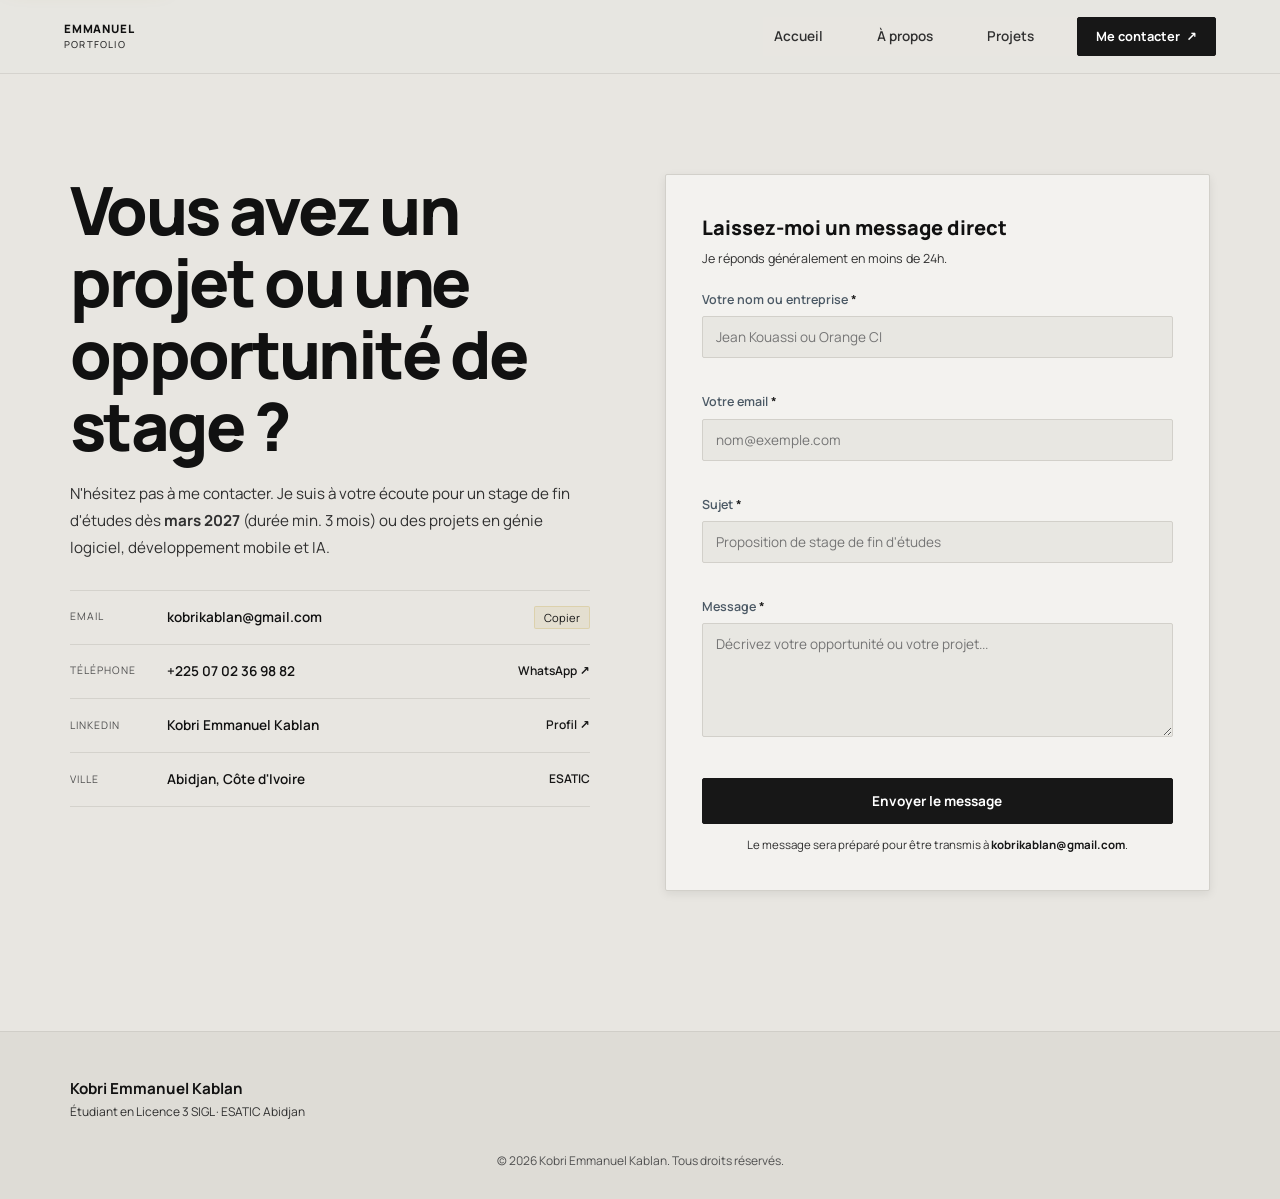
==== contact.html @ 57a9f454 "Initialisation du portfolio" ====
<!doctype html>
<html lang="fr">
<head>
	<meta charset="utf-8">
	<meta name="viewport" content="width=device-width, initial-scale=1">
	<meta name="theme-color" content="#e8e6e1">
	<meta name="description" content="Contactez Kobri Emmanuel Kablan, étudiant à l'ESATIC pour un stage dès mars 2027 ou un projet logiciel et IA.">
	<title>Contact | Kobri Emmanuel Kablan | Portfolio</title>
	<link rel="preconnect" href="https://fonts.googleapis.com">
	<link rel="preconnect" href="https://fonts.gstatic.com" crossorigin>
	<link href="https://fonts.googleapis.com/css2?family=Manrope:wght@400;500;600;700;800&display=swap" rel="stylesheet">
	<link rel="stylesheet" href="style.css">
	<script src="script.js" defer></script>
</head>
<body>
	<div class="reading-progress" id="reading-progress" aria-hidden="true"></div>
	<a class="skip-link" href="#contenu">Aller au contenu</a>

	<header class="site-header" id="site-header">
		<a class="wordmark" href="index.html#accueil" aria-label="Kobri Emmanuel Kablan, retour à l'accueil">
			<span class="wordmark-name">EMMANUEL<br><span>PORTFOLIO</span></span>
		</a>

		<button class="menu-toggle" type="button" aria-expanded="false" aria-controls="site-nav" aria-label="Ouvrir le menu de navigation">
			<span></span><span></span><span></span>
		</button>

		<nav class="site-nav" id="site-nav" aria-label="Navigation principale">
			<a class="nav-link" href="index.html#accueil">Accueil</a>
			<a class="nav-link" href="a-propos.html#apropos">À propos</a>
			<a class="nav-link" href="projets.html#projets">Projets</a>
			<a class="nav-contact active" href="contact.html" aria-current="page">Me contacter <span aria-hidden="true">↗</span></a>
		</nav>
	</header>

	<main id="contenu">
		<section class="content-section contact-section" id="contact" aria-labelledby="contact-title">
			<div class="section-wrap contact-layout">
				<div class="contact-copy">
					<h1 id="contact-title">
						Vous avez un projet ou une <span>opportunité de stage ?</span>
					</h1>
					<p class="contact-intro">
						N'hésitez pas à me contacter. Je suis à votre écoute pour un stage de fin d'études dès <strong>mars 2027</strong> (durée min. 3 mois) ou des projets en génie logiciel, développement mobile et IA.
					</p>

					<div class="contact-details">
						<div class="contact-row">
							<span class="contact-label">EMAIL</span>
							<a class="contact-value" href="mailto:kobrikablan@gmail.com?subject=Contact%20depuis%20le%20portfolio">
								kobrikablan@gmail.com
							</a>
							<button class="btn-copy" type="button" data-copy="kobrikablan@gmail.com" title="Copier l'adresse email">
								Copier
							</button>
						</div>

						<div class="contact-row">
							<span class="contact-label">TÉLÉPHONE</span>
							<a class="contact-value" href="tel:+2250702369882">
								+225 07 02 36 98 82
							</a>
							<a class="contact-sublink" href="https://wa.me/2250702369882" target="_blank" rel="noopener noreferrer">
								WhatsApp ↗
							</a>
						</div>

						<div class="contact-row">
							<span class="contact-label">LINKEDIN</span>
							<a class="contact-value" href="https://www.linkedin.com/in/emmanuelkablan" target="_blank" rel="noopener noreferrer">
								Kobri Emmanuel Kablan
							</a>
							<span class="contact-sublink">Profil ↗</span>
						</div>

						<div class="contact-row">
							<span class="contact-label">VILLE</span>
							<span class="contact-value">Abidjan, Côte d'Ivoire</span>
							<span class="contact-sublink">ESATIC</span>
						</div>
					</div>
				</div>

				<form class="contact-form" id="contact-form" action="backend/contact.php" method="post" novalidate>
					<p class="form-heading">Laissez-moi un message direct</p>
					<p class="form-subheading">Je réponds généralement en moins de 24h.</p>

					<div class="form-group">
						<label for="name">Votre nom ou entreprise <span class="required">*</span></label>
						<input id="name" name="name" type="text" placeholder="Jean Kouassi ou Orange CI" autocomplete="name" required>
						<span class="input-error" id="name-error" aria-live="polite"></span>
					</div>

					<div class="form-group">
						<label for="email">Votre email <span class="required">*</span></label>
						<input id="email" name="email" type="email" placeholder="nom@exemple.com" autocomplete="email" required>
						<span class="input-error" id="email-error" aria-live="polite"></span>
					</div>

					<div class="form-group">
						<label for="subject">Sujet <span class="required">*</span></label>
						<input id="subject" name="subject" type="text" placeholder="Proposition de stage de fin d'études" required>
						<span class="input-error" id="subject-error" aria-live="polite"></span>
					</div>

					<div class="form-group">
						<label for="message">Message <span class="required">*</span></label>
						<textarea id="message" name="message" rows="5" placeholder="Décrivez votre opportunité ou votre projet..." required></textarea>
						<span class="input-error" id="message-error" aria-live="polite"></span>
					</div>

					<button class="button button-primary form-submit" type="submit" id="btn-submit">
						<span>Envoyer le message</span>
					</button>

					<p class="form-note" id="form-note" aria-live="polite">
						Le message sera préparé pour être transmis à <strong>kobrikablan@gmail.com</strong>.
					</p>
				</form>
			</div>
		</section>
	</main>

	<div class="toast" id="toast" role="status" aria-live="polite"></div>

	<footer class="site-footer">
		<div class="footer-content section-wrap">
			<div class="footer-brand">
				<div><strong>Kobri Emmanuel Kablan</strong><p>Étudiant en Licence 3 SIGL · ESATIC Abidjan</p></div>
			</div>
			<div class="footer-copy">
				<span>© <span id="year">2026</span> Kobri Emmanuel Kablan. Tous droits réservés.</span>
			</div>
		</div>
	</footer>
</body>
</html>
---- style.css ----
/* --------------------------------------------------------------------------
   1. VARIABLES & DESIGN TOKENS
   -------------------------------------------------------------------------- */
:root {
	color-scheme: light;

	/* Couleurs de fond */
	--bg: #e8e6e1;
	--bg-subtle: #f0efec;
	--surface: #ffffff;
	--surface-raised: #f7f6f3;
	--surface-card: rgba(255, 255, 255, 0.94);
	--surface-glass: rgba(255, 255, 255, 0.92);

	/* Typographie & Couleurs de texte */
	--text: #111111;
	--text-secondary: #303030;
	--text-muted: #505050;

	/* Accents de couleur */
	--accent: #171717;
	--accent-hover: #444444;
	--accent-glow: rgba(0, 0, 0, 0.1);
	--accent-dark: #303030;

	--blue: #557895;
	--blue-light: #e2ebf1;
	--success: var(--blue);
	--success-bg: rgba(85, 120, 149, 0.1);
	--success-border: rgba(85, 120, 149, 0.3);

	--warning: #b18b39;
	--warning-bg: rgba(177, 139, 57, 0.1);
	--warning-border: rgba(177, 139, 57, 0.35);

	/* Lignes et bordures */
	--line: #d4d2cc;
	--line-light: rgba(20, 20, 20, 0.14);
	--line-glow: rgba(20, 20, 20, 0.12);

	/* Polices de caractères */
	--font-sans: "Manrope", system-ui, -apple-system, BlinkMacSystemFont, "Segoe UI", Roboto, sans-serif;
	--font-mono: var(--font-sans);

	/* Rayons de courbure */
	--radius-sm: 2px;
	--radius-md: 3px;
	--radius-lg: 3px;
	--radius-full: 9999px;

	/* Ombres et profondeur */
	--shadow-sm: 0 3px 10px rgba(0, 0, 0, 0.08);
	--shadow-md: 0 8px 18px rgba(0, 0, 0, 0.12);
	--shadow-lg: 0 12px 25px rgba(0, 0, 0, 0.16);
	--shadow-glow: 0 0 25px var(--accent-glow);

	/* Transitions */
	--transition-fast: 160ms cubic-bezier(0.16, 1, 0.3, 1);
	--transition: 240ms cubic-bezier(0.16, 1, 0.3, 1);
}

/* --------------------------------------------------------------------------
   2. RESET & BASE NATURELLE
   -------------------------------------------------------------------------- */
*, *::before, *::after {
	box-sizing: border-box;
	margin: 0;
	padding: 0;
}

html {
	scroll-behavior: smooth;
	scroll-padding-top: 86px;
	font-size: 16px;
}

body {
	background-color: var(--bg);
	color: var(--text);
	font-family: var(--font-sans);
	font-size: 0.95rem;
	line-height: 1.7;
	-webkit-font-smoothing: antialiased;
	-moz-osx-font-smoothing: grayscale;
	text-rendering: optimizeLegibility;
	overflow-x: hidden;
	position: relative;
}

/* Subtile grille lumineuse en arrière-plan */
body::before {
	content: "";
	position: fixed;
	inset: 0;
	background-image:
		radial-gradient(circle at 15% 15%, rgba(85, 120, 149, 0.045) 0%, transparent 40%),
		radial-gradient(circle at 85% 65%, rgba(177, 139, 57, 0.035) 0%, transparent 40%);
	pointer-events: none;
	z-index: -1;
}

img, svg, picture {
	display: block;
	max-width: 100%;
	height: auto;
}

a {
	color: inherit;
	text-decoration: none;
	transition: color var(--transition-fast), border-color var(--transition-fast), background-color var(--transition-fast);
}

button, input, textarea {
	font-family: inherit;
	color: inherit;
	font-size: inherit;
}

::selection {
	 color: #111111;
	background: var(--accent);
}

/* --------------------------------------------------------------------------
   3. STRUCTURE & UTILITAIRES
   -------------------------------------------------------------------------- */
.section-wrap {
	width: min(1140px, 90%);
	margin-inline: auto;
}

.skip-link {
	position: fixed;
	z-index: 200;
	top: 14px;
	left: 14px;
	padding: 10px 18px;
	background: var(--accent);
	color: #111111;
	font-weight: 700;
	font-size: 0.85rem;
	border-radius: var(--radius-sm);
	box-shadow: 0 4px 20px rgba(199, 167, 66, 0.5);
	transform: translateY(-180%);
	transition: transform var(--transition);
}

.skip-link:focus {
	transform: translateY(0);
}

/* Barre de progression de lecture */
.reading-progress {
	position: fixed;
	top: 0;
	left: 0;
	height: 3px;
	width: 0%;
	background: linear-gradient(90deg, var(--accent) 0%, #c7a742 100%);
	box-shadow: 0 0 10px rgba(199, 167, 66, 0.6);
	z-index: 100;
	transition: width 80ms ease-out;
}

/* --------------------------------------------------------------------------
   4. EN-TÊTE & NAVIGATION STICKY (GLASSMORPHISM)
   -------------------------------------------------------------------------- */
.site-header {
	position: sticky;
	z-index: 50;
	top: 0;
	min-height: 74px;
	padding-inline: 5%;
	display: flex;
	align-items: center;
	justify-content: space-between;
	background: rgba(231, 237, 242, 0.82);
	backdrop-filter: blur(18px);
	-webkit-backdrop-filter: blur(18px);
	border-bottom: 1px solid rgba(32, 48, 61, 0.06);
	transition: background-color var(--transition), border-color var(--transition);
}

.wordmark {
	display: inline-flex;
	align-items: center;
	gap: 12px;
}

.wordmark-name {
	font-size: 0.72rem;
	line-height: 1.35;
	font-weight: 800;
	letter-spacing: 0.8px;
	color: var(--text);
}

.wordmark-name span {
	color: var(--text-secondary);
	font-family: var(--font-mono);
	font-size: 0.6rem;
	font-weight: 500;
	letter-spacing: 1.2px;
}

.site-nav {
	display: flex;
	align-items: center;
	gap: clamp(14px, 2.5vw, 32px);
}

.site-nav .nav-link {
	color: var(--text-secondary);
	font-size: 0.85rem;
	font-weight: 600;
	position: relative;
	padding: 7px 10px;
	border: 1px solid transparent;
	border-radius: 2px;
	transition: color var(--transition-fast), background-color var(--transition-fast), border-color var(--transition-fast);
}

.site-nav .nav-link:hover,
.site-nav .nav-link:focus-visible {
	color: var(--text);
}

.site-nav .nav-link.active {
	color: #171717;
	background: #f3f2ef;
	border-color: #d2d0ca;
}

.site-nav .nav-contact {
	padding: 8px 18px;
	border: 1px solid #d2d0ca;
	border-radius: var(--radius-sm);
	color: var(--text);
	font-size: 0.8rem;
	font-weight: 700;
	display: inline-flex;
	align-items: center;
	gap: 6px;
	background: #f3f2ef;
	transition: all var(--transition-fast);
}

.site-nav .nav-contact:hover {
	background: #e8e7e2;
	border-color: #aaa8a2;
	transform: translateY(-1px);
}

.site-nav .nav-contact.active {
	background: #171717;
	color: #fff;
	border-color: #171717;
	box-shadow: none;
}

/* Bouton Menu Burger Mobile */
.menu-toggle {
	display: none;
	width: 42px;
	height: 42px;
	background: rgba(240, 243, 246, 0.6);
	border: 1px solid var(--line);
	border-radius: var(--radius-sm);
	padding: 10px 8px;
	cursor: pointer;
	flex-direction: column;
	justify-content: space-between;
	align-items: center;
	transition: border-color var(--transition-fast);
}

.menu-toggle:hover {
	border-color: var(--accent);
}

.menu-toggle span {
	display: block;
	width: 100%;
	height: 2px;
	background: var(--text);
	border-radius: 2px;
	transition: transform 220ms ease, opacity 220ms ease;
}

.menu-toggle[aria-expanded="true"] span:nth-child(1) {
	transform: translateY(7px) rotate(45deg);
}

.menu-toggle[aria-expanded="true"] span:nth-child(2) {
	opacity: 0;
}

.menu-toggle[aria-expanded="true"] span:nth-child(3) {
	transform: translateY(-7px) rotate(-45deg);
}

/* --------------------------------------------------------------------------
   5. TYPOGRAPHIE & TITRES
   -------------------------------------------------------------------------- */
.eyebrow {
	display: inline-flex;
	align-items: center;
	gap: 10px;
	margin-bottom: 14px;
	color: var(--accent);
	font-family: var(--font-mono);
	font-size: 0.72rem;
	font-weight: 600;
	letter-spacing: 1.6px;
	text-transform: uppercase;
}

.eyebrow-year {
	color: var(--text-secondary);
}

h1, h2, h3, h4 {
	color: var(--text);
	font-weight: 800;
	letter-spacing: -0.025em;
	line-height: 1.2;
}

h1 {
	font-size: clamp(2.4rem, 5.2vw, 4.2rem);
	line-height: 1.08;
	margin-bottom: 18px;
}

h2 {
	font-size: clamp(1.8rem, 3.5vw, 2.6rem);
	margin-bottom: 8px;
}

h1 .accent-text,
h1 span:not(.wave),
h2 span,
h3 span {
	color: var(--accent);
}

.wave {
	display: inline-block;
	animation: waveMotion 2.4s infinite ease-in-out;
	transform-origin: 70% 70%;
}

@keyframes waveMotion {
	0%, 100% { transform: rotate(0deg); }
	20%, 60% { transform: rotate(14deg); }
	40%, 80% { transform: rotate(-8deg); }
}

/* --------------------------------------------------------------------------
   6. BOUTONS & ACTIONS
   -------------------------------------------------------------------------- */
.button {
	min-height: 46px;
	padding: 0 22px;
	display: inline-flex;
	align-items: center;
	justify-content: center;
	gap: 10px;
	border-radius: var(--radius-sm);
	font-size: 0.85rem;
	font-weight: 700;
	cursor: pointer;
	text-decoration: none;
	border: 1px solid transparent;
	transition: transform var(--transition-fast), background-color var(--transition-fast), border-color var(--transition-fast), box-shadow var(--transition-fast);
}

.button:hover {
	transform: translateY(-2px);
}

.button-sm {
	min-height: 38px;
	padding: 0 16px;
	font-size: 0.78rem;
	gap: 6px;
}

.button-primary {
	background: var(--accent);
	color: #111111;
	border-color: var(--accent);
	box-shadow: 0 4px 18px var(--accent-glow);
}

.button-primary:hover {
	background: var(--accent-hover);
	border-color: var(--accent-hover);
	box-shadow: 0 6px 24px rgba(199, 167, 66, 0.4);
}

.button-secondary {
	background: rgba(240, 243, 246, 0.55);
	color: var(--text);
	border: 1px solid var(--line);
	backdrop-filter: blur(8px);
}

.button-secondary:hover {
	border-color: var(--accent);
	background: rgba(199, 167, 66, 0.1);
	color: var(--accent);
}

.button-ghost {
	background: transparent;
	color: var(--text-secondary);
	border: 1px dashed var(--line);
}

.button-ghost:hover {
	color: var(--accent);
	border-color: var(--accent);
	background: rgba(199, 167, 66, 0.05);
}

.text-link {
	display: inline-flex;
	align-items: center;
	gap: 8px;
	color: var(--accent);
	font-size: 0.85rem;
	font-weight: 700;
	transition: gap var(--transition-fast), color var(--transition-fast);
}

.text-link:hover {
	color: var(--accent-hover);
	gap: 12px;
}

/* --------------------------------------------------------------------------
   7. SECTION ACCUEIL / HERO (INDEX.HTML)
   -------------------------------------------------------------------------- */
.hero {
	position: relative;
	min-height: calc(100vh - 74px);
	padding-block: clamp(50px, 8vw, 90px);
	display: grid;
	grid-template-columns: minmax(0, 1.22fr) minmax(310px, 0.82fr);
	align-items: center;
	gap: clamp(35px, 5vw, 65px);
}

.hero-copy {
	position: relative;
	z-index: 2;
}

.hero-role {
	font-size: clamp(1.15rem, 2vw, 1.45rem);
	font-weight: 700;
	color: #202020;
	margin-bottom: 14px;
	line-height: 1.4;
}

.hero-intro {
	color: var(--text-secondary);
	font-size: clamp(0.95rem, 1.2vw, 1.05rem);
	line-height: 1.8;
	margin-bottom: 22px;
	max-width: 580px;
}

.hero-intro strong {
	color: var(--text);
}

/* Encadré Recherche de Stage */
.stage-callout {
	margin-bottom: 28px;
	padding: 16px 20px;
	background: rgba(240, 243, 246, 0.65);
	border-left: 3px solid var(--accent);
	border-top: 1px solid rgba(32, 48, 61, 0.05);
	border-right: 1px solid rgba(32, 48, 61, 0.05);
	border-bottom: 1px solid rgba(32, 48, 61, 0.05);
	border-radius: 0 var(--radius-md) var(--radius-md) 0;
	display: flex;
	gap: 16px;
	align-items: flex-start;
	backdrop-filter: blur(10px);
	box-shadow: 0 10px 20px -10px rgba(32, 48, 61, 0.08);
}

.callout-icon {
	font-size: 1.5rem;
	line-height: 1;
}

.callout-text strong {
	display: block;
	color: var(--text);
	font-size: 0.82rem;
	letter-spacing: 0.3px;
	margin-bottom: 3px;
}

.callout-text p {
	color: var(--text-secondary);
	font-size: 0.85rem;
	line-height: 1.6;
	margin: 0;
}

.callout-text p strong {
	display: inline;
	color: var(--accent);
}

.hero-actions {
	display: flex;
	flex-wrap: wrap;
	gap: 12px;
	align-items: center;
}

/* Carte Visuelle Profil Tech */
.profile-panel {
	position: relative;
	background: linear-gradient(155deg, rgba(240, 243, 246, 0.85) 0%, rgba(247, 249, 251, 0.95) 100%);
	border: 1px solid rgba(199, 167, 66, 0.28);
	border-radius: var(--radius-lg);
	padding: 0;
	overflow: hidden;
	box-shadow: var(--shadow-lg);
	backdrop-filter: blur(16px);
}

.profile-panel:hover {
	border-color: rgba(199, 167, 66, 0.5);
	box-shadow: 0 25px 50px -12px rgba(32, 48, 61, 0.14), 0 0 20px var(--accent-glow);
}

.panel-topline {
	display: flex;
	justify-content: space-between;
	color: var(--text-muted);
	font-family: var(--font-mono);
	font-size: 0.68rem;
	letter-spacing: 1px;
	margin-bottom: 14px;
}

.panel-city {
	color: var(--accent);
}

.profile-media-box {
	background: #f2f5f7;
	border: 0;
	border-radius: inherit;
	overflow: hidden;
	margin-bottom: 0;
	box-shadow: none;
}

.profile-img {
	width: 100%;
	height: auto;
	object-fit: cover;
}

.panel-caption {
	display: flex;
	justify-content: space-between;
	align-items: flex-start;
	font-size: 0.8rem;
	color: #4b5965;
	line-height: 1.5;
	margin-bottom: 14px;
}

.caption-index {
	color: var(--accent);
	font-family: var(--font-mono);
	font-size: 0.72rem;
	font-weight: 600;
}

.panel-divider {
	height: 1px;
	background: var(--line-light);
	margin-bottom: 14px;
}

.panel-studies {
	display: grid;
	grid-template-columns: 1fr 1fr;
	row-gap: 4px;
	margin-bottom: 16px;
}

.panel-label {
	grid-column: 1 / -1;
	color: var(--text-muted);
	font-family: var(--font-mono);
	font-size: 0.62rem;
	letter-spacing: 1px;
}

.panel-studies strong {
	font-size: 1.05rem;
	color: var(--text);
}

.panel-studies > span:last-child {
	justify-self: end;
	text-align: right;
	color: var(--text-secondary);
	font-size: 0.72rem;
	line-height: 1.5;
}

.panel-bottom {
	padding-top: 12px;
	border-top: 1px solid var(--line-light);
	display: flex;
	justify-content: space-between;
	align-items: center;
	color: var(--text-muted);
	font-family: var(--font-mono);
	font-size: 0.65rem;
}

.focus-tags {
	color: var(--accent);
	font-weight: 600;
}

.focus-tags i {
	color: #72808c;
	font-style: normal;
	padding-inline: 3px;
}

/* Lueur d'ambiance en arrière-plan */
.ambient-glow {
	position: absolute;
	width: 480px;
	height: 480px;
	border-radius: 50%;
	filter: blur(120px);
	pointer-events: none;
	opacity: 0.12;
	z-index: 1;
}

.ambient-glow-1 {
	top: 5%;
	left: -160px;
	background: radial-gradient(circle, var(--accent) 0%, transparent 70%);
}

/* --------------------------------------------------------------------------
   8. SECTION À PROPOS (A-PROPOS.HTML)
   -------------------------------------------------------------------------- */
.content-section {
	padding-block: clamp(65px, 8vw, 100px);
	position: relative;
}

.section-heading {
	margin-bottom: 42px;
}

.section-heading-row {
	display: flex;
	align-items: flex-end;
	justify-content: space-between;
	gap: 24px;
}

.section-aside {
	color: var(--text-secondary);
	font-size: 0.88rem;
	line-height: 1.7;
	text-align: right;
}

.about-layout {
	display: grid;
	grid-template-columns: 1.15fr 0.95fr;
	gap: clamp(28px, 4.5vw, 55px);
	align-items: start;
	margin-bottom: 40px;
}

.about-lead {
	font-size: clamp(1.2rem, 1.8vw, 1.45rem);
	line-height: 1.6;
	color: var(--text);
	margin-bottom: 18px;
}

.about-lead strong {
	color: var(--accent);
}

.about-text {
	color: var(--text-secondary);
	font-size: 0.93rem;
	line-height: 1.85;
	margin-bottom: 16px;
}

.about-text strong {
	color: #202020;
}

.about-links {
	margin-top: 24px;
	display: flex;
	flex-direction: column;
	gap: 10px;
}

.about-cards-col {
	display: flex;
	flex-direction: column;
	gap: 14px;
}

.atout-card {
	padding: 18px 20px;
	background: var(--surface);
	border: 1px solid var(--line);
	border-radius: var(--radius-md);
	display: flex;
	gap: 15px;
	align-items: flex-start;
	box-shadow: var(--shadow-sm);
}

.atout-card:hover {
	border-color: rgba(199, 167, 66, 0.4);
	box-shadow: 0 8px 20px -6px rgba(32, 48, 61, 0.1);
}

.atout-icon {
	font-family: var(--font-mono);
	font-size: 0.62rem;
	font-weight: 700;
	white-space: nowrap;
	line-height: 1;
	padding: 10px;
	background: rgba(231, 237, 242, 0.7);
	border-radius: var(--radius-sm);
	border: 1px solid var(--line);
}

.atout-card h3 {
	font-size: 0.95rem;
	margin-bottom: 5px;
}

.atout-card p {
	color: var(--text-secondary);
	font-size: 0.82rem;
	line-height: 1.65;
}

/* Grille de statistiques */
.stats-grid {
	display: grid;
	grid-template-columns: repeat(4, 1fr);
	gap: 14px;
	padding-top: 26px;
	border-top: 1px solid var(--line-light);
}

.stat-card {
	padding: 20px 16px;
	background: rgba(240, 243, 246, 0.45);
	border: 1px solid var(--line-light);
	border-radius: var(--radius-md);
	text-align: center;
}

.stat-card:hover {
	background: rgba(240, 243, 246, 0.8);
	border-color: rgba(199, 167, 66, 0.35);
}

.stat-num {
	display: block;
	font-size: clamp(2rem, 3vw, 2.5rem);
	font-weight: 800;
	color: var(--accent);
	font-family: var(--font-mono);
	line-height: 1.1;
	margin-bottom: 4px;
}

.stat-label {
	color: var(--text-secondary);
	font-size: 0.75rem;
	line-height: 1.5;
}

/* --------------------------------------------------------------------------
   9. SECTION COMPÉTENCES
   -------------------------------------------------------------------------- */
.skills-grid {
	display: grid;
	grid-template-columns: repeat(3, 1fr);
	gap: 16px;
}

.skill-card {
	padding: 24px;
	background: var(--surface);
	border: 1px solid var(--line);
	border-radius: var(--radius-md);
	position: relative;
	box-shadow: var(--shadow-sm);
}

.skill-card:hover {
	border-color: rgba(199, 167, 66, 0.45);
	box-shadow: 0 12px 24px -10px rgba(32, 48, 61, 0.12), 0 0 16px var(--accent-glow);
}

.skill-card-highlight {
	border-color: rgba(85, 120, 149, 0.35);
	background: linear-gradient(165deg, #ffffff 0%, #edf2f6 100%);
}

.skill-card-wide {
	grid-column: span 2;
}

.skill-card-ai {
	background: linear-gradient(165deg, #ffffff 0%, #e9eff4 100%);
	border-color: rgba(199, 167, 66, 0.4);
}

.card-header {
	display: flex;
	justify-content: space-between;
	align-items: center;
	margin-bottom: 14px;
}

.card-index {
	font-family: var(--font-mono);
	font-size: 0.72rem;
	color: var(--accent);
	font-weight: 600;
	letter-spacing: 0.5px;
}

.skill-card h3 {
	font-size: 1.1rem;
	margin-bottom: 8px;
}

.card-desc {
	color: var(--text-secondary);
	font-size: 0.82rem;
	line-height: 1.6;
	margin-bottom: 18px;
}

.tag-list {
	list-style: none;
	display: flex;
	flex-wrap: wrap;
	gap: 7px;
}

.tag-list li {
	padding: 5px 11px;
	background: #f2f5f7;
	border: 1px solid #d3dbe1;
	border-radius: var(--radius-sm);
	color: #4b5965;
	font-family: var(--font-mono);
	font-size: 0.7rem;
	transition: border-color var(--transition-fast), color var(--transition-fast), background var(--transition-fast);
}

.tag-list li:hover {
	border-color: var(--accent);
	color: var(--accent);
	background: rgba(199, 167, 66, 0.08);
}

.tag-list li.tag-strong {
	color: #20303d;
	border-color: #72808c;
	font-weight: 600;
}

.tag-list li.tag-accent {
	color: var(--accent);
	border-color: rgba(199, 167, 66, 0.4);
	background: rgba(199, 167, 66, 0.08);
}

.tag-list li.tag-glow {
	color: #202020;
	border-color: rgba(199, 167, 66, 0.4);
	background: rgba(199, 167, 66, 0.08);
}

.tag-list li.tag-gold {
	color: #856b2b;
	border-color: rgba(196, 167, 94, 0.4);
	background: rgba(196, 167, 94, 0.08);
}

/* --------------------------------------------------------------------------
   10. SECTION PARCOURS (TIMELINE VERTICALE)
   -------------------------------------------------------------------------- */
.timeline-container {
	max-width: 860px;
	margin-inline: auto;
}

.timeline {
	position: relative;
	padding-left: 38px;
}

.timeline::before {
	content: "";
	position: absolute;
	top: 8px;
	bottom: 8px;
	left: 10px;
	width: 2px;
	background: linear-gradient(180deg, var(--accent) 0%, rgba(114, 128, 140, 0.3) 100%);
}

.timeline-item {
	position: relative;
	margin-bottom: 34px;
}

.timeline-item:last-child {
	margin-bottom: 0;
}

.timeline-marker {
	position: absolute;
	left: -38px;
	top: 4px;
	width: 22px;
	height: 22px;
	border-radius: 50%;
	background: var(--bg);
	border: 2px solid var(--accent);
	box-shadow: 0 0 10px var(--accent-glow);
	transition: transform var(--transition);
}

.timeline-item.timeline-current .timeline-marker {
	background: var(--accent);
	border-color: var(--accent-hover);
	box-shadow: 0 0 16px rgba(199, 167, 66, 0.7);
}

.timeline-meta {
	display: flex;
	align-items: center;
	gap: 12px;
	margin-bottom: 8px;
}

.timeline-date {
	font-family: var(--font-mono);
	font-size: 0.8rem;
	font-weight: 700;
	color: var(--accent);
}

.timeline-badge-status {
	padding: 2px 8px;
	background: rgba(199, 167, 66, 0.12);
	border: 1px solid rgba(199, 167, 66, 0.3);
	border-radius: var(--radius-sm);
	color: var(--accent);
	font-family: var(--font-mono);
	font-size: 0.65rem;
}

.timeline-badge-status.completed {
	background: var(--success-bg);
	border-color: var(--success-border);
	color: #202020;
}

.timeline-content {
	padding: 20px 22px;
	background: var(--surface);
	border: 1px solid var(--line);
	border-radius: var(--radius-md);
	box-shadow: var(--shadow-sm);
}

.timeline-item:hover .timeline-content {
	border-color: rgba(199, 167, 66, 0.4);
}

.timeline-school {
	display: block;
	font-family: var(--font-mono);
	font-size: 0.72rem;
	color: var(--text-secondary);
	margin-bottom: 6px;
	letter-spacing: 0.5px;
}

.timeline-content h3 {
	font-size: 1.05rem;
	margin-bottom: 6px;
}

.timeline-content p {
	color: var(--text-secondary);
	font-size: 0.85rem;
	line-height: 1.65;
	margin: 0;
}

/* --------------------------------------------------------------------------
   11. SECTION CERTIFICATIONS
   -------------------------------------------------------------------------- */
.certifications-section {
	background: var(--bg-subtle);
}

.cert-grid {
	display: grid;
	grid-template-columns: repeat(3, 1fr);
	gap: 18px;
}

.cert-card {
	width: 100%;
	padding: 14px;
	background: var(--surface);
	border: 1px solid var(--line);
	border-radius: var(--radius-md);
	display: flex;
	flex-direction: column;
	gap: 12px;
	box-shadow: var(--shadow-sm);
}

.cert-card > div {
	min-height: 54px;
}

.certificate-preview {
	display: block;
	width: 100%;
	height: 240px;
	border: 1px solid var(--line);
	background: #fff;
}

.cert-card h3 {
	font-size: 0.98rem;
	margin-bottom: 6px;
}

.cert-card p {
	color: var(--text-secondary);
	font-size: 0.78rem;
	line-height: 1.55;
	margin-bottom: 0;
}

/* --------------------------------------------------------------------------
   12. SECTION PROJETS (PROJETS.HTML)
   -------------------------------------------------------------------------- */
.projects-section {
	background: var(--bg);
}

.projects-grid {
	display: grid;
	grid-template-columns: repeat(3, 1fr);
	gap: 22px;
	align-items: stretch;
}

.project-card {
	background: var(--surface);
	border: 1px solid var(--line);
	border-radius: var(--radius-lg);
	overflow: hidden;
	display: flex;
	flex-direction: column;
	box-shadow: var(--shadow-md);
}

.project-card:hover {
	border-color: rgba(199, 167, 66, 0.5);
	box-shadow: var(--shadow-lg), 0 0 25px var(--accent-glow);
}

.project-media-wrap {
	position: relative;
	background: #f2f5f7;
	overflow: hidden;
	border-bottom: 1px solid var(--line);
}

.project-img {
	width: 100%;
	height: 220px;
	object-fit: cover;
}

.project-badge {
	position: absolute;
	top: 12px;
	left: 12px;
	padding: 4px 10px;
	background: rgba(32, 48, 61, 0.62);
	backdrop-filter: blur(8px);
	border: 1px solid var(--line);
	border-radius: var(--radius-sm);
	color: var(--accent);
	font-family: var(--font-mono);
	font-size: 0.65rem;
	font-weight: 600;
}

.project-pill-tech {
	position: absolute;
	bottom: 12px;
	left: 12px;
	padding: 4px 10px;
	background: rgba(231, 237, 242, 0.85);
	backdrop-filter: blur(8px);
	border: 1px solid rgba(85, 120, 149, 0.3);
	border-radius: var(--radius-sm);
	color: #202020;
	font-family: var(--font-mono);
	font-size: 0.62rem;
}

.project-pill-tech.ines-pill {
	border-color: rgba(196, 167, 94, 0.4);
	color: #856b2b;
}

.project-body {
	padding: 22px;
	display: flex;
	flex-direction: column;
	flex-grow: 1;
}

.project-type {
	color: var(--accent);
	font-family: var(--font-mono);
	font-size: 0.65rem;
	letter-spacing: 1px;
	margin-bottom: 6px;
}

.project-title {
	font-size: 1.45rem;
	margin-bottom: 3px;
}

.project-subtitle {
	color: #4b5965;
	font-size: 0.85rem;
	font-weight: 600;
	margin-bottom: 12px;
}

.project-desc {
	color: var(--text-secondary);
	font-size: 0.82rem;
	line-height: 1.7;
	margin-bottom: 16px;
}

.project-highlights {
	margin-bottom: 16px;
	padding: 12px 14px;
	background: rgba(231, 237, 242, 0.6);
	border-radius: var(--radius-sm);
	border-left: 2px solid var(--accent);
}

.highlight-title {
	display: block;
	font-family: var(--font-mono);
	font-size: 0.65rem;
	color: var(--accent);
	margin-bottom: 5px;
	text-transform: uppercase;
}

.project-highlights ul {
	padding-left: 14px;
	color: var(--text-secondary);
	font-size: 0.78rem;
	line-height: 1.6;
}

.project-highlights ul li {
	margin-bottom: 3px;
}

.project-highlights ul li strong {
	color: #202020;
}

.project-card .tag-list {
	margin-top: auto;
	padding-top: 14px;
	margin-bottom: 18px;
}

.project-actions {
	display: flex;
	gap: 10px;
	align-items: center;
}

/* --------------------------------------------------------------------------
   13. SECTION CONTACT (CONTACT.HTML)
   -------------------------------------------------------------------------- */
.contact-section {
	background: var(--bg);
}

.contact-layout {
	display: grid;
	grid-template-columns: 1fr 1.05fr;
	gap: clamp(35px, 6vw, 75px);
	align-items: start;
}

.contact-intro {
	color: var(--text-secondary);
	font-size: 0.95rem;
	line-height: 1.8;
	margin-top: 16px;
	margin-bottom: 28px;
}

.contact-details {
	border-top: 1px solid var(--line);
	display: flex;
	flex-direction: column;
}

.contact-row {
	padding: 15px 0;
	border-bottom: 1px solid var(--line);
	display: grid;
	grid-template-columns: 85px 1fr auto;
	align-items: center;
	gap: 12px;
	font-size: 0.85rem;
}

.contact-label {
	font-family: var(--font-mono);
	font-size: 0.65rem;
	color: var(--text-muted);
	letter-spacing: 1px;
}

.contact-value {
	color: var(--text);
	font-weight: 600;
}

.contact-value:hover {
	color: var(--accent);
}

.contact-sublink {
	color: var(--accent);
	font-size: 0.75rem;
	font-weight: 600;
}

.btn-copy {
	padding: 3px 9px;
	background: rgba(199, 167, 66, 0.1);
	border: 1px solid rgba(199, 167, 66, 0.25);
	border-radius: var(--radius-sm);
	color: var(--accent);
	font-family: var(--font-mono);
	font-size: 0.7rem;
	cursor: pointer;
	transition: background var(--transition-fast), color var(--transition-fast);
}

.btn-copy:hover {
	background: #e8e7e2;
	color: var(--text-secondary);
}

.btn-copy:active {
	background: #deddd8;
	color: var(--text-secondary);
}

.btn-copy:focus-visible {
	outline: 2px solid var(--blue);
	outline-offset: 2px;
}

/* Formulaire de Contact */
.contact-form {
	padding: 30px;
	background: var(--surface);
	border: 1px solid var(--line);
	border-radius: var(--radius-lg);
	box-shadow: var(--shadow-lg);
}

.form-heading {
	font-size: 1.25rem;
	font-weight: 800;
	margin-bottom: 3px;
}

.form-subheading {
	color: var(--text-secondary);
	font-size: 0.78rem;
	margin-bottom: 20px;
}

.form-group {
	margin-bottom: 16px;
}

.form-group label {
	display: block;
	color: #4b5965;
	font-size: 0.78rem;
	font-weight: 600;
	margin-bottom: 6px;
}

.form-group label .required {
	color: var(--accent);
}

.contact-form input,
.contact-form textarea {
	width: 100%;
	padding: 11px 13px;
	background: #f2f5f7;
	border: 1px solid var(--line);
	border-radius: var(--radius-sm);
	color: var(--text);
	font-size: 0.85rem;
	outline: none;
	transition: border-color var(--transition-fast), box-shadow var(--transition-fast);
}

.contact-form input:focus,
.contact-form textarea:focus {
	border-color: var(--accent);
	box-shadow: 0 0 0 3px rgba(199, 167, 66, 0.18);
}

.contact-form input.is-invalid,
.contact-form textarea.is-invalid {
	border-color: #8c6323;
}

.input-error {
	display: block;
	color: #8c6323;
	font-size: 0.7rem;
	margin-top: 3px;
	min-height: 14px;
}

.form-submit {
	width: 100%;
	margin-top: 6px;
	display: flex;
	justify-content: center;
}

.form-note {
	margin-top: 12px;
	color: var(--text-secondary);
	font-size: 0.72rem;
	line-height: 1.6;
	text-align: center;
}

.form-note strong {
	color: var(--accent);
}

/* --------------------------------------------------------------------------
   14. MODALE PROJET & NOTIFICATIONS (TOAST)
   -------------------------------------------------------------------------- */
.project-modal {
	position: fixed;
	inset: 0;
	width: 100%;
	height: 100%;
	border: none;
	padding: 20px;
	background: rgba(231, 237, 242, 0.85);
	backdrop-filter: blur(14px);
	-webkit-backdrop-filter: blur(14px);
	display: grid;
	place-items: center;
	z-index: 1000;
	opacity: 0;
	visibility: hidden;
	transition: opacity 220ms ease, visibility 220ms ease;
}

.project-modal[open] {
	opacity: 1;
	visibility: visible;
}

.modal-card {
	position: relative;
	width: min(700px, 94vw);
	max-height: 86vh;
	overflow-y: auto;
	background: #ffffff;
	border: 1px solid rgba(199, 167, 66, 0.4);
	border-radius: var(--radius-lg);
	padding: 28px;
	box-shadow: var(--shadow-lg);
}

.modal-close {
	position: absolute;
	top: 16px;
	right: 16px;
	width: 34px;
	height: 34px;
	border: 1px solid var(--line);
	border-radius: 50%;
	background: #f2f5f7;
	color: var(--text);
	font-size: 1.4rem;
	line-height: 1;
	cursor: pointer;
	display: grid;
	place-items: center;
	transition: background var(--transition-fast), color var(--transition-fast);
}

.modal-close:hover {
	background: var(--accent);
	color: #111111;
}

.modal-content h3 {
	font-size: 1.6rem;
	margin-bottom: 5px;
}

.modal-tagline {
	color: var(--accent);
	font-family: var(--font-mono);
	font-size: 0.8rem;
	margin-bottom: 18px;
}

.modal-section-title {
	font-size: 0.85rem;
	color: #4b5965;
	font-family: var(--font-mono);
	margin-top: 18px;
	margin-bottom: 6px;
	text-transform: uppercase;
	letter-spacing: 0.5px;
}

.modal-content p {
	color: var(--text-secondary);
	font-size: 0.88rem;
	line-height: 1.75;
	margin-bottom: 12px;
}

.modal-content ul {
	padding-left: 18px;
	color: var(--text-secondary);
	font-size: 0.82rem;
	line-height: 1.7;
	margin-bottom: 18px;
}

.modal-actions {
	display: flex;
	gap: 12px;
	margin-top: 22px;
	padding-top: 18px;
	border-top: 1px solid var(--line);
}

/* Toast */
.toast {
	position: fixed;
	bottom: 24px;
	right: 24px;
	padding: 12px 20px;
	background: #ffffff;
	border: 1px solid var(--accent);
	border-radius: var(--radius-sm);
	color: var(--text);
	font-size: 0.82rem;
	font-weight: 600;
	box-shadow: 0 10px 25px rgba(32, 48, 61, 0.12);
	transform: translateY(120%);
	opacity: 0;
	transition: transform 220ms ease, opacity 220ms ease;
	z-index: 2000;
}

.toast.show {
	transform: translateY(0);
	opacity: 1;
}

/* --------------------------------------------------------------------------
   15. PIED DE PAGE (FOOTER)
   -------------------------------------------------------------------------- */
.site-footer {
	background: #edf1f4;
	border-top: 1px solid var(--line);
	padding-block: 44px 28px;
	margin-top: 40px;
}

.footer-content {
	display: grid;
	grid-template-columns: 1fr auto;
	gap: 28px;
	align-items: center;
}

.footer-brand {
	display: flex;
	align-items: center;
	gap: 14px;
}

.footer-brand strong {
	display: block;
	font-size: 0.95rem;
}

.footer-brand p {
	color: var(--text-secondary);
	font-size: 0.75rem;
	margin: 0;
}

.footer-links {
	grid-column: 1 / -1;
	display: flex;
	flex-wrap: wrap;
	gap: clamp(14px, 3vw, 26px);
	padding-block: 16px;
	border-block: 1px solid rgba(114, 128, 140, 0.4);
}

.footer-links a {
	color: var(--text-secondary);
	font-size: 0.8rem;
	font-weight: 600;
}

.footer-links a:hover {
	color: var(--accent);
}

.footer-copy {
	grid-column: 1 / -1;
	display: grid;
	grid-template-columns: 1fr;
	align-items: center;
	color: var(--text-muted);
	font-size: 0.75rem;
	font-family: var(--font-sans);
}

.footer-copy > span {
	text-align: center;
}

/* --------------------------------------------------------------------------
   16. RESPONSIVE DESIGN (TABLETTES & MOBILES)
   -------------------------------------------------------------------------- */
@media (max-width: 1024px) {
	.hero {
		grid-template-columns: 1fr 1fr;
		gap: 30px;
	}
	.skills-grid {
		grid-template-columns: repeat(2, 1fr);
	}
	.skill-card-wide {
		grid-column: span 2;
	}
	.projects-grid {
		grid-template-columns: 1fr;
		gap: 26px;
	}
	.project-img {
		height: 250px;
	}
	.cert-grid {
		grid-template-columns: repeat(2, 1fr);
	}
	.stats-grid {
		grid-template-columns: repeat(2, 1fr);
	}
}

@media (max-width: 820px) {
	html {
		scroll-padding-top: 74px;
	}
	.site-header {
		min-height: 68px;
	}
	.menu-toggle {
		display: flex;
	}
	.site-nav {
		position: absolute;
		top: 100%;
		left: 0;
		right: 0;
		background: #f2f5f7;
		border-bottom: 1px solid var(--line);
		padding: 20px 6%;
		flex-direction: column;
		align-items: stretch;
		gap: 4px;
		display: none;
		box-shadow: 0 20px 30px rgba(32, 48, 61, 0.16);
	}
	.site-nav.is-open {
		display: flex;
	}
	.site-nav .nav-link {
		padding: 12px 8px;
		border-bottom: 1px solid rgba(114, 128, 140, 0.4);
		font-size: 0.9rem;
	}
	.site-nav .nav-contact {
		margin-top: 14px;
		justify-content: center;
		padding: 12px;
	}
	.hero {
		min-height: auto;
		grid-template-columns: 1fr;
		padding-block: 40px 60px;
		gap: 35px;
	}
	.hero-copy {
		max-width: 100%;
	}
	.profile-panel {
		max-width: 480px;
		margin-inline: auto;
	}
	.about-layout {
		grid-template-columns: 1fr;
		gap: 26px;
	}
	.section-heading-row {
		flex-direction: column;
		align-items: flex-start;
		gap: 10px;
	}
	.section-aside {
		text-align: left;
	}
	.contact-layout {
		grid-template-columns: 1fr;
		gap: 35px;
	}
}

@media (max-width: 540px) {
	.section-wrap {
		width: 92%;
	}
	h1 {
		font-size: 2.3rem;
	}
	.hero-role {
		font-size: 1.1rem;
	}
	.hero-actions {
		flex-direction: column;
		align-items: stretch;
	}
	.button {
		width: 100%;
		justify-content: center;
	}
	.skills-grid {
		grid-template-columns: 1fr;
	}
	.skill-card-wide {
		grid-column: auto;
	}
	.stats-grid {
		grid-template-columns: 1fr;
	}
	.cert-grid {
		grid-template-columns: 1fr;
	}
	.timeline {
		padding-left: 28px;
	}
	.timeline-marker {
		left: -28px;
		width: 18px;
		height: 18px;
		top: 6px;
	}
	.contact-row {
		grid-template-columns: 1fr;
		gap: 4px;
	}
	.contact-form {
		padding: 20px;
	}
	.footer-copy {
		grid-template-columns: 1fr;
		gap: 10px;
		text-align: center;
	}
	.footer-copy > span {
		grid-column: 1;
		justify-self: center;
	}
}

/* --------------------------------------------------------------------------
   17. PRÉFÉRENCES ACCESSIBILITÉ (RÉDUCTION DE MOUVEMENT)
   -------------------------------------------------------------------------- */
@media (prefers-reduced-motion: reduce) {
	html {
		scroll-behavior: auto !important;
	}
	*, *::before, *::after {
		animation-duration: 0.01ms !important;
		animation-iteration-count: 1 !important;
		transition-duration: 0.01ms !important;
	}
}

/* --------------------------------------------------------------------------
   18. MISE EN PAGE ÉDITORIALE DU PORTFOLIO
   -------------------------------------------------------------------------- */
body {
	background: #e8e6e1;
}

body::before {
	display: none;
}

.site-header {
	background: rgba(232, 230, 225, 0.96);
	border-bottom-color: #d5d3ce;
	backdrop-filter: none;
	-webkit-backdrop-filter: none;
}

.site-nav .nav-contact {
	background: #f4f3f0;
}

h1, h2, h3, h4 {
	font-weight: 800;
	letter-spacing: -0.04em;
}

h1 .accent-text,
h1 span:not(.wave),
h2 span,
h3 span {
	color: inherit;
}

.button,
.site-nav .nav-contact {
	border-radius: 2px;
}

.button-primary {
	background: #171717;
	color: #fff;
	border-color: #171717;
	box-shadow: none;
}

.button-primary:hover {
	background: #444;
	border-color: #444;
	color: #fff;
	box-shadow: none;
}

.button-secondary,
.button-ghost {
	background: #fff;
	border-color: #d4d2cc;
}

.content-section,
.projects-section,
.contact-section {
	background: transparent;
}

.atout-card,
.skill-card,
.stat-card,
.timeline-content,
.cert-card,
.project-card,
.contact-form {
	background: #f3f2ef;
	border-color: #d2d0ca;
	border-radius: 2px;
	box-shadow: var(--shadow-sm);
}

.about-lead-box {
	background: transparent;
	border: 0;
	border-radius: 0;
	box-shadow: none;
}



.project-card:hover,
.atout-card:hover {
	border-color: #aaa8a2;
}

.project-media-wrap,
.atout-icon,
.project-highlights,
.contact-form input,
.contact-form textarea {
	background: #e8e7e2;
	border-color: #d2d0ca;
}

.project-badge,
.project-pill-tech {
	background: rgba(243, 242, 239, 0.94);
	border-color: #d2d0ca;
	color: #171717;
}

.contact-form {
	padding: clamp(22px, 3vw, 36px);
}

.site-footer {
	background: #dedcd6;
	border-top: 1px solid #d0cec8;
}

.menu-toggle,
.site-nav {
	background-color: #e8e6e1;
}

.portfolio-board {
	width: min(1320px, 94%);
	padding-block: 18px 48px;
}

.board-heading {
	margin-bottom: 28px;
	text-align: center;
}

.board-kicker,
.page-eyebrow,
.page-edition,
.feature-topline,
.page-experience strong {
	font-family: var(--font-mono);
	font-size: 0.58rem;
	font-weight: 700;
	letter-spacing: 0.16em;
}

.board-kicker {
	margin-bottom: 4px;
	color: #55534e;
}

.board-heading h1 {
	margin: 0;
	font-size: clamp(1.25rem, 2vw, 1.55rem);
	letter-spacing: -0.03em;
	text-transform: uppercase;
}

.board-heading > p:last-child {
	margin-top: 2px;
	color: #55534e;
	font-size: 0.72rem;
}

.portfolio-pages {
	display: grid;
	grid-template-columns: repeat(4, minmax(0, 1fr));
	gap: clamp(14px, 2vw, 24px);
	align-items: stretch;
}

.portfolio-page {
	position: relative;
	min-width: 0;
	min-height: 440px;
	padding: clamp(14px, 1.8vw, 22px);
	overflow: hidden;
	background: #f2f1ee;
	color: #171717;
	box-shadow: 0 4px 11px rgba(0, 0, 0, 0.18);
	display: flex;
	flex-direction: column;
}

a.portfolio-page:hover,
a.portfolio-page:focus-visible {
	box-shadow: 0 10px 22px rgba(0, 0, 0, 0.2);
}

.portfolio-page h2 {
	font-family: var(--font-sans);
	font-size: clamp(1rem, 1.8vw, 1.5rem);
	font-weight: 800;
	line-height: 1.12;
	letter-spacing: -0.035em;
}

.page-cover-top,
.feature-topline,
.cover-caption {
	display: flex;
	justify-content: space-between;
	align-items: flex-start;
	gap: 10px;
}

.page-brand {
	font-size: 0.7rem;
	font-weight: 800;
}

.page-brand span,
.feature-topline .page-brand span {
	font-size: 1.1em;
}

.page-edition,
.feature-topline > span:last-child {
	color: #55534e;
	font-size: 0.52rem;
	letter-spacing: 0.08em;
}

.page-cover > h2 {
	margin-top: 30px;
	font-size: clamp(1.45rem, 2.8vw, 2.25rem);
	line-height: 1.05;
}

.page-cover > h2 span {
	display: inline-block;
	margin-top: 8px;
	font-size: 0.54em;
	letter-spacing: 0.22em;
	line-height: 1.45;
}

.cover-portrait {
	height: clamp(120px, 18vw, 190px);
	margin-top: auto;
	background: #e5e3de;
	overflow: hidden;
}

.cover-portrait img {
	width: 100%;
	height: 100%;
	object-fit: cover;
	object-position: center 25%;
}

.cover-caption {
	align-items: center;
	margin-top: 10px;
	padding-top: 9px;
	border-top: 1px solid #cfcdc7;
	font-size: 0.62rem;
	line-height: 1.45;
}

.cover-caption span {
	color: #56544f;
	text-align: right;
	font-size: 0.58rem;
}

.page-about,
.page-work,
.page-feature {
	text-decoration: none;
}

.page-eyebrow {
	margin-bottom: 16px;
	color: #4c4a46;
	font-size: 0.55rem;
}

.about-page-title {
	max-width: 62%;
	margin-bottom: 18px;
}

.about-page-title h2 {
	font-size: clamp(1rem, 1.6vw, 1.3rem);
}

.about-page-title p {
	margin-top: 4px;
	font-size: 0.62rem;
	font-style: italic;
}

.about-page-photo {
	position: absolute;
	top: 46px;
	right: 15px;
	width: 33%;
	height: 112px;
	background: #e1dfda;
	overflow: hidden;
}

.about-page-photo img {
	width: 100%;
	height: 100%;
	object-fit: cover;
	object-position: center 20%;
}

.page-copy {
	margin-bottom: 10px;
	color: #393834;
	font-size: 0.64rem;
	line-height: 1.55;
}

.page-experience {
	display: grid;
	gap: 5px;
	margin-top: 8px;
	padding-top: 10px;
	border-top: 1px solid #cfcdc7;
	font-size: 0.59rem;
}

.page-link {
	display: flex;
	justify-content: space-between;
	align-items: center;
	margin-top: auto;
	padding-top: 14px;
	font-family: var(--font-mono);
	font-size: 0.55rem;
	font-weight: 700;
	letter-spacing: 0.1em;
}

.page-work > h2,
.page-feature > h2 {
	margin-bottom: 10px;
	font-size: clamp(1.1rem, 1.7vw, 1.45rem);
}

.work-mosaic {
	display: grid;
	grid-template-columns: 1.05fr 0.95fr;
	grid-template-rows: repeat(2, minmax(78px, 1fr));
	gap: 8px;
	margin-top: auto;
}

.work-tile {
	position: relative;
	min-width: 0;
	min-height: 0;
	background: #deddd8;
	overflow: hidden;
}

.work-tile-large {
	grid-row: span 2;
}

.work-tile img {
	width: 100%;
	height: 100%;
	min-height: 78px;
	object-fit: cover;
}

.work-tile-large img {
	min-height: 164px;
}

.work-tile figcaption {
	position: absolute;
	inset: auto 0 0;
	padding: 18px 6px 5px;
	background: linear-gradient(transparent, rgba(0, 0, 0, 0.8));
	color: #fff;
	font-size: 0.58rem;
	font-weight: 700;
	line-height: 1.2;
}

.work-tile figcaption span {
	display: block;
	margin-top: 2px;
	font-size: 0.48rem;
	font-weight: 400;
}

.feature-topline {
	margin-bottom: 28px;
	font-size: 0.53rem;
}

.feature-topline .page-brand {
	font-family: var(--font-sans);
	font-size: 0.63rem;
	letter-spacing: 0;
}

.page-feature > .page-eyebrow {
	margin-bottom: 7px;
}

.feature-subtitle {
	margin-bottom: 14px;
	font-size: 0.66rem;
	font-weight: 600;
	line-height: 1.4;
}

.feature-mosaic {
	display: grid;
	grid-template-columns: repeat(2, minmax(0, 1fr));
	grid-template-rows: 1.2fr 0.8fr;
	gap: 6px;
	height: 175px;
}

.feature-mosaic img {
	width: 100%;
	height: 100%;
	min-height: 0;
	background: #deddd8;
	object-fit: cover;
}

.feature-mosaic img:first-child {
	grid-column: 1 / -1;
}

.feature-copy {
	margin-top: 12px;
	color: #393834;
	font-size: 0.61rem;
	line-height: 1.5;
}

.board-contact {
	display: flex;
	flex-wrap: wrap;
	justify-content: center;
	align-items: center;
	gap: 8px 20px;
	margin-top: 25px;
	color: #4c4a46;
	font-size: 0.68rem;
}

.board-contact p {
	display: inline-flex;
	align-items: center;
	gap: 8px;
}

.board-contact a {
	color: #171717;
	font-weight: 700;
	text-decoration: underline;
	text-underline-offset: 3px;
}

.section-heading h1,
.section-heading h2 {
	font-size: clamp(2rem, 4vw, 3rem);
}

.hero {
	min-height: calc(100vh - 74px);
	gap: clamp(35px, 6vw, 78px);
}

.hero h1 {
	max-width: 700px;
	font-size: clamp(2.8rem, 6vw, 5rem);
	line-height: 1.05;
}

.profile-panel {
	padding: 0;
	background: #f3f2ef;
	border: 0;
	border-radius: 2px;
	box-shadow: var(--shadow-md);
}

.profile-panel:hover {
	border: 0;
	box-shadow: var(--shadow-lg);
}

.profile-media-box {
	background: #f3f2ef;
	border: 0;
	border-radius: 0;
}

.profile-img {
	width: 100%;
	height: min(62vh, 570px);
	object-fit: cover;
	object-position: center 25%;
}

.stage-callout {
	background: #f3f2ef;
	border: 0;
	border-radius: 2px;
	box-shadow: none;
}

@media (max-width: 820px) {
	.hero {
		min-height: auto;
	}

	.profile-img {
		height: min(72vw, 480px);
	}
}

@media (max-width: 1024px) {
	.portfolio-pages {
		grid-template-columns: repeat(2, minmax(0, 1fr));
	}

	.portfolio-page {
		min-height: 460px;
		padding: 22px;
	}

	.portfolio-page h2 {
		font-size: 1.5rem;
	}

	.page-cover > h2 {
		font-size: 2.25rem;
	}

	.cover-portrait {
		height: 210px;
	}

	.work-mosaic {
		grid-template-rows: repeat(2, minmax(105px, 1fr));
	}

	.work-tile img {
		min-height: 105px;
	}

	.work-tile-large img {
		min-height: 218px;
	}

	.feature-mosaic {
		height: 210px;
	}
}

@media (max-width: 540px) {
	.portfolio-board {
		width: 90%;
		padding-top: 8px;
	}

	.portfolio-pages {
		grid-template-columns: 1fr;
		gap: 18px;
	}

	.portfolio-page {
		min-height: 470px;
		padding: 22px;
	}

	.portfolio-page h2,
	.page-cover > h2 {
		font-size: 2rem;
	}

	.cover-portrait {
		height: 230px;
	}

	.page-copy {
		font-size: 0.72rem;
	}

	.work-mosaic {
		grid-template-rows: repeat(2, minmax(115px, 1fr));
	}

	.work-tile img {
		min-height: 115px;
	}

	.work-tile-large img {
		min-height: 238px;
	}

	.feature-mosaic {
		height: 220px;
	}

	.board-contact {
		align-items: stretch;
		flex-direction: column;
	}
}

.profile-panel,
.atout-card,
.stat-card,
.skill-card,
.timeline-content,
.cert-card,
.project-card,
.portfolio-page {
	transition: transform 180ms ease, border-color 180ms ease, box-shadow 180ms ease;
}

@media (hover: hover) {
	.profile-panel:hover,
	.atout-card:hover,
	.stat-card:hover,
	.skill-card:hover,
	.timeline-item:hover .timeline-content,
	.cert-card:hover,
	.project-card:hover,
	a.portfolio-page:hover,
	a.portfolio-page:focus-visible {
		transform: translateY(-2px);
	}
}

.profile-panel:active,
.atout-card:active,
.stat-card:active,
.skill-card:active,
.timeline-content:active,
.cert-card:active,
.project-card:active,
a.portfolio-page:active {
	transform: translateY(0) scale(0.995);
}

@media (prefers-reduced-motion: reduce) {
	.profile-panel,
	.atout-card,
	.stat-card,
	.skill-card,
	.timeline-content,
	.cert-card,
	.project-card,
	.portfolio-page {
		transition: none;
	}

	.profile-panel:hover,
	.atout-card:hover,
	.stat-card:hover,
	.skill-card:hover,
	.timeline-item:hover .timeline-content,
	.cert-card:hover,
	.project-card:hover,
	a.portfolio-page:hover,
	a.portfolio-page:focus-visible,
	.profile-panel:active,
	.atout-card:active,
	.stat-card:active,
	.skill-card:active,
	.timeline-content:active,
	.cert-card:active,
	.project-card:active,
	a.portfolio-page:active {
		transform: none;
	}
}
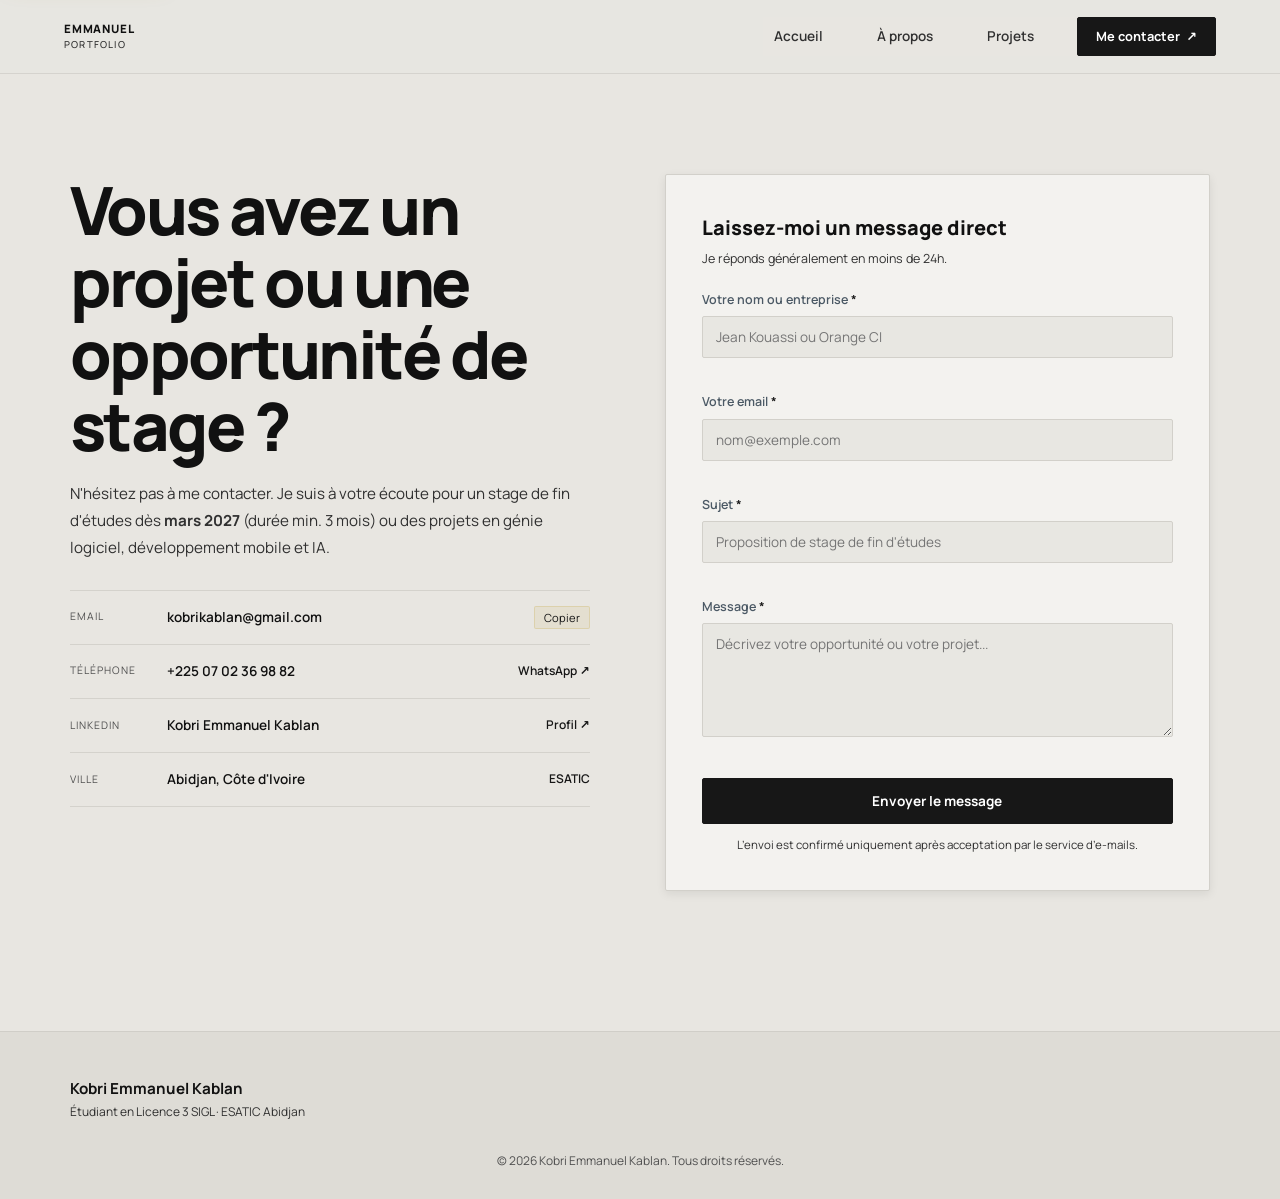
==== commit fb888977: "connecte le formulaire de contact" ====
--- a/contact.html
+++ b/contact.html
@@ -81,7 +81,7 @@
 					</div>
 				</div>
 
-				<form class="contact-form" id="contact-form" action="backend/contact.php" method="post" novalidate>
+				<form class="contact-form" id="contact-form" action="/api/contact" method="post" novalidate>
 					<p class="form-heading">Laissez-moi un message direct</p>
 					<p class="form-subheading">Je réponds généralement en moins de 24h.</p>
 
@@ -114,7 +114,7 @@
 					</button>
 
 					<p class="form-note" id="form-note" aria-live="polite">
-						Le message sera préparé pour être transmis à <strong>kobrikablan@gmail.com</strong>.
+						L’envoi est confirmé uniquement après acceptation par le service d’e-mails.
 					</p>
 				</form>
 			</div>
